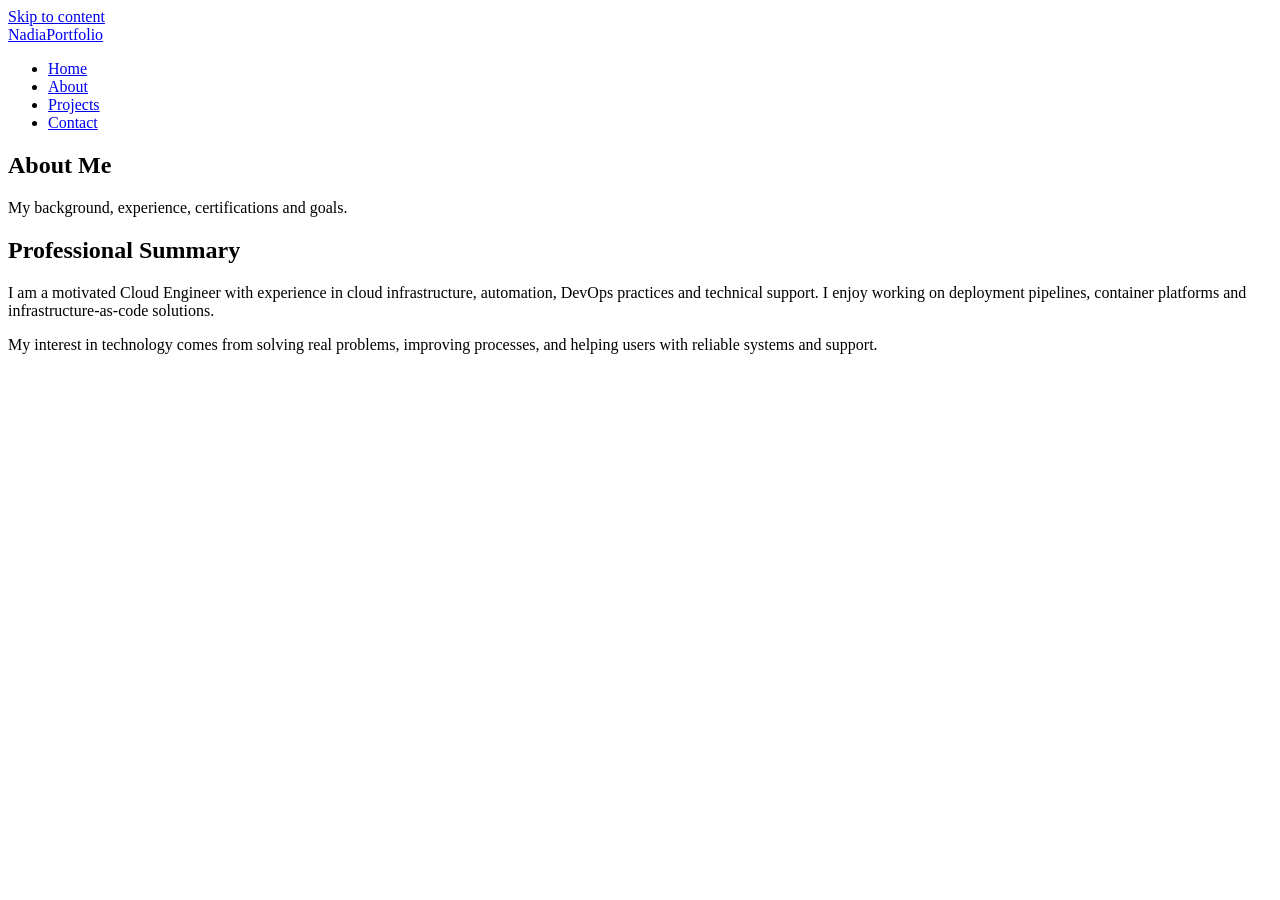
==== about.html @ 21906dac "Added professional summary section" ====
<!DOCTYPE html>
<html lang="en">
<head>
    <meta charset="UTF-8">
    <meta name="viewport" content="width=device-width, initial-scale=1.0">
    <meta name="description" content="Learn more about Nadia's background, education, certifications and career goals.">
    <title>Nadia Portfolio | About</title>
    <link rel="stylesheet" href="assets/css/style.css">
</head>
<body>
    <a class="skip-link" href="#main-content">Skip to content</a>
    <header class="site-header">
    <div class="container">
        <nav class="navbar" aria-label="Main navigation">
            <a class="logo" href="index.html">Nadia<span>Portfolio</span></a>
            <ul class="nav-links">
                <li><a href="index.html">Home</a></li>
                <li><a class="active" href="about.html" aria-current="page">About</a></li>
                <li><a href="projects.html">Projects</a></li>
                <li><a href="contact.html">Contact</a></li>
            </ul>
        </nav>
    </div>
</header>
<main id="main-content">
    <section class="page-banner">
        <div class="container">
            <h1>About Me</h1>
            <p>My background, experience, certifications and goals.</p>
        </div>
    </section>
    <section class="section">
    <div class="container two-column">
        <article>
            <h2>Professional Summary</h2>
            <p>
                I am a motivated  Cloud Engineer with experience in cloud
                infrastructure, automation, DevOps practices and technical support.
                I enjoy working on deployment pipelines, container platforms and
                infrastructure-as-code solutions.
            </p>

            <p>
                My interest in technology comes from solving real problems, improving
                processes, and helping users with reliable systems and support.
            </p>
        </article>
    </div>
</section>
</main>

</body>
</html>
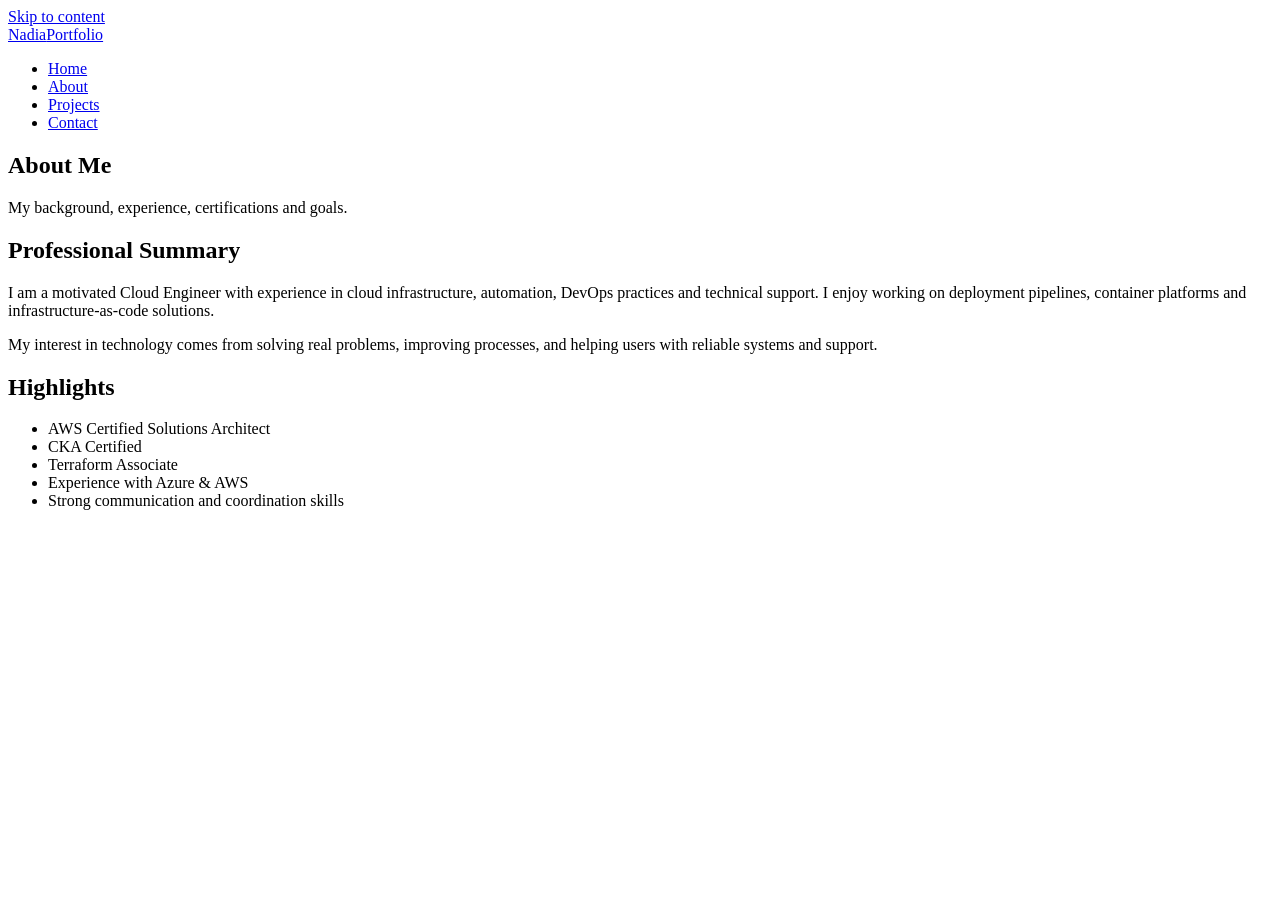
==== commit 0d7871cc: "Added professional summary section" ====
--- a/about.html
+++ b/about.html
@@ -7,47 +7,62 @@
     <title>Nadia Portfolio | About</title>
     <link rel="stylesheet" href="assets/css/style.css">
 </head>
+
 <body>
     <a class="skip-link" href="#main-content">Skip to content</a>
+
     <header class="site-header">
-    <div class="container">
-        <nav class="navbar" aria-label="Main navigation">
-            <a class="logo" href="index.html">Nadia<span>Portfolio</span></a>
-            <ul class="nav-links">
-                <li><a href="index.html">Home</a></li>
-                <li><a class="active" href="about.html" aria-current="page">About</a></li>
-                <li><a href="projects.html">Projects</a></li>
-                <li><a href="contact.html">Contact</a></li>
-            </ul>
-        </nav>
-    </div>
-</header>
-<main id="main-content">
-    <section class="page-banner">
         <div class="container">
-            <h1>About Me</h1>
-            <p>My background, experience, certifications and goals.</p>
+            <nav class="navbar" aria-label="Main navigation">
+                <a class="logo" href="index.html">Nadia<span>Portfolio</span></a>
+                <ul class="nav-links">
+                    <li><a href="index.html">Home</a></li>
+                    <li><a class="active" href="about.html" aria-current="page">About</a></li>
+                    <li><a href="projects.html">Projects</a></li>
+                    <li><a href="contact.html">Contact</a></li>
+                </ul>
+            </nav>
         </div>
-    </section>
-    <section class="section">
-    <div class="container two-column">
-        <article>
-            <h2>Professional Summary</h2>
-            <p>
-                I am a motivated  Cloud Engineer with experience in cloud
-                infrastructure, automation, DevOps practices and technical support.
-                I enjoy working on deployment pipelines, container platforms and
-                infrastructure-as-code solutions.
-            </p>
+    </header>
 
-            <p>
-                My interest in technology comes from solving real problems, improving
-                processes, and helping users with reliable systems and support.
-            </p>
-        </article>
-    </div>
-</section>
-</main>
+    <main id="main-content">
+        <section class="page-banner">
+            <div class="container">
+                <h1>About Me</h1>
+                <p>My background, experience, certifications and goals.</p>
+            </div>
+        </section>
+
+        <section class="section">
+            <div class="container two-column">
+                <article>
+                    <h2>Professional Summary</h2>
+                    <p>
+                        I am a motivated Cloud Engineer with experience in cloud
+                        infrastructure, automation, DevOps practices and technical support.
+                        I enjoy working on deployment pipelines, container platforms and
+                        infrastructure-as-code solutions.
+                    </p>
+
+                    <p>
+                        My interest in technology comes from solving real problems, improving
+                        processes, and helping users with reliable systems and support.
+                    </p>
+                </article>
+
+                <aside class="card">
+                    <h2>Highlights</h2>
+                    <ul class="stack-list">
+                        <li>AWS Certified Solutions Architect</li>
+                        <li>CKA Certified</li>
+                        <li>Terraform Associate</li>
+                        <li>Experience with Azure & AWS</li>
+                        <li>Strong communication and coordination skills</li>
+                    </ul>
+                </aside>
+            </div>
+        </section>
+    </main>
 
 </body>
 </html>
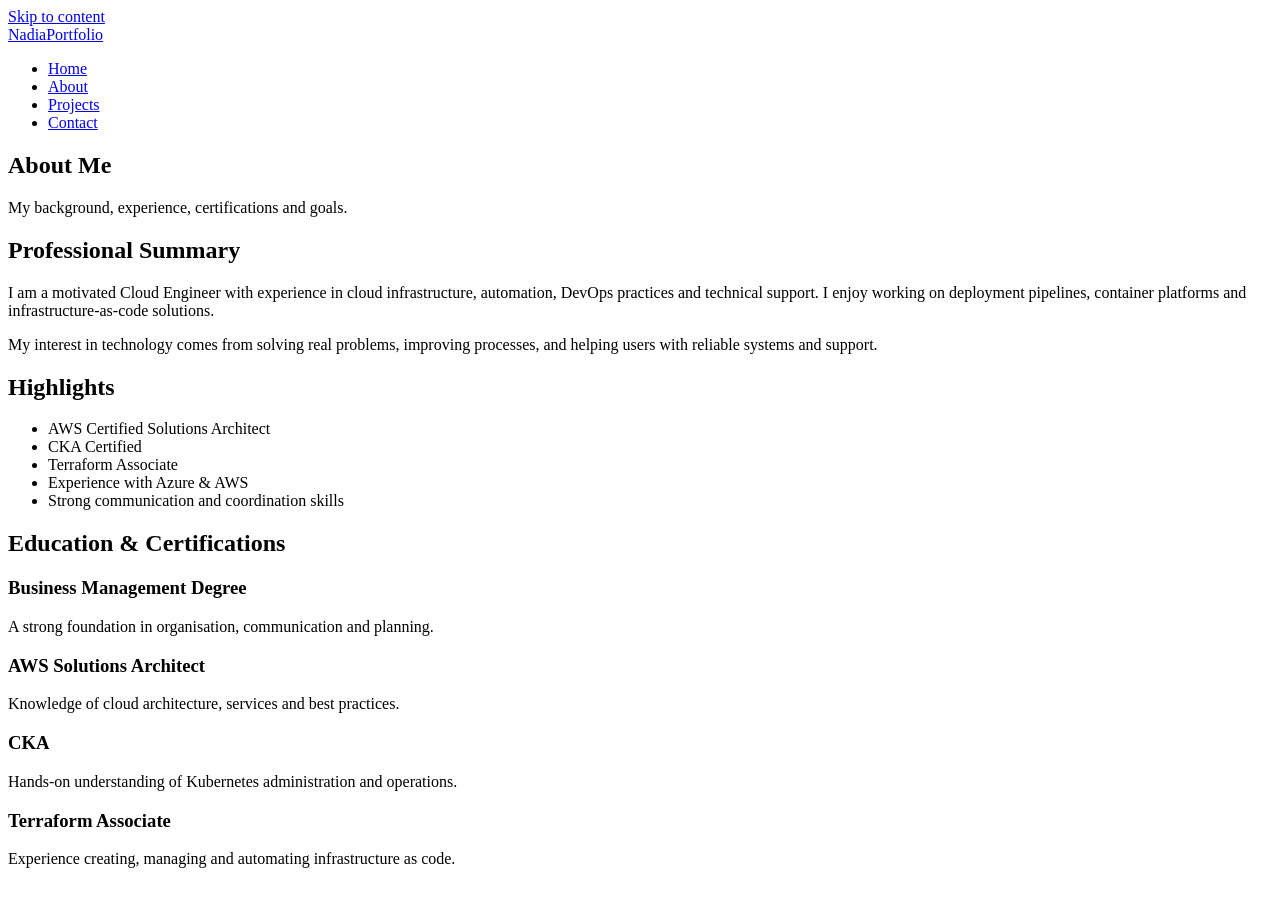
==== commit 5166b98f: "Added education and certifications section using card layout" ====
--- a/about.html
+++ b/about.html
@@ -62,6 +62,33 @@
                 </aside>
             </div>
         </section>
+
+        <section class="section section-alt">
+            <div class="container">
+                <h2>Education & Certifications</h2>
+                <div class="card-grid">
+                    <article class="card">
+                        <h3>Business Management Degree</h3>
+                        <p>A strong foundation in organisation, communication and planning.</p>
+                    </article>
+
+                    <article class="card">
+                        <h3>AWS Solutions Architect</h3>
+                        <p>Knowledge of cloud architecture, services and best practices.</p>
+                    </article>
+
+                    <article class="card">
+                        <h3>CKA</h3>
+                        <p>Hands-on understanding of Kubernetes administration and operations.</p>
+                    </article>
+
+                    <article class="card">
+                        <h3>Terraform Associate</h3>
+                        <p>Experience creating, managing and automating infrastructure as code.</p>
+                    </article>
+                </div>
+            </div>
+        </section>
     </main>
 
 </body>
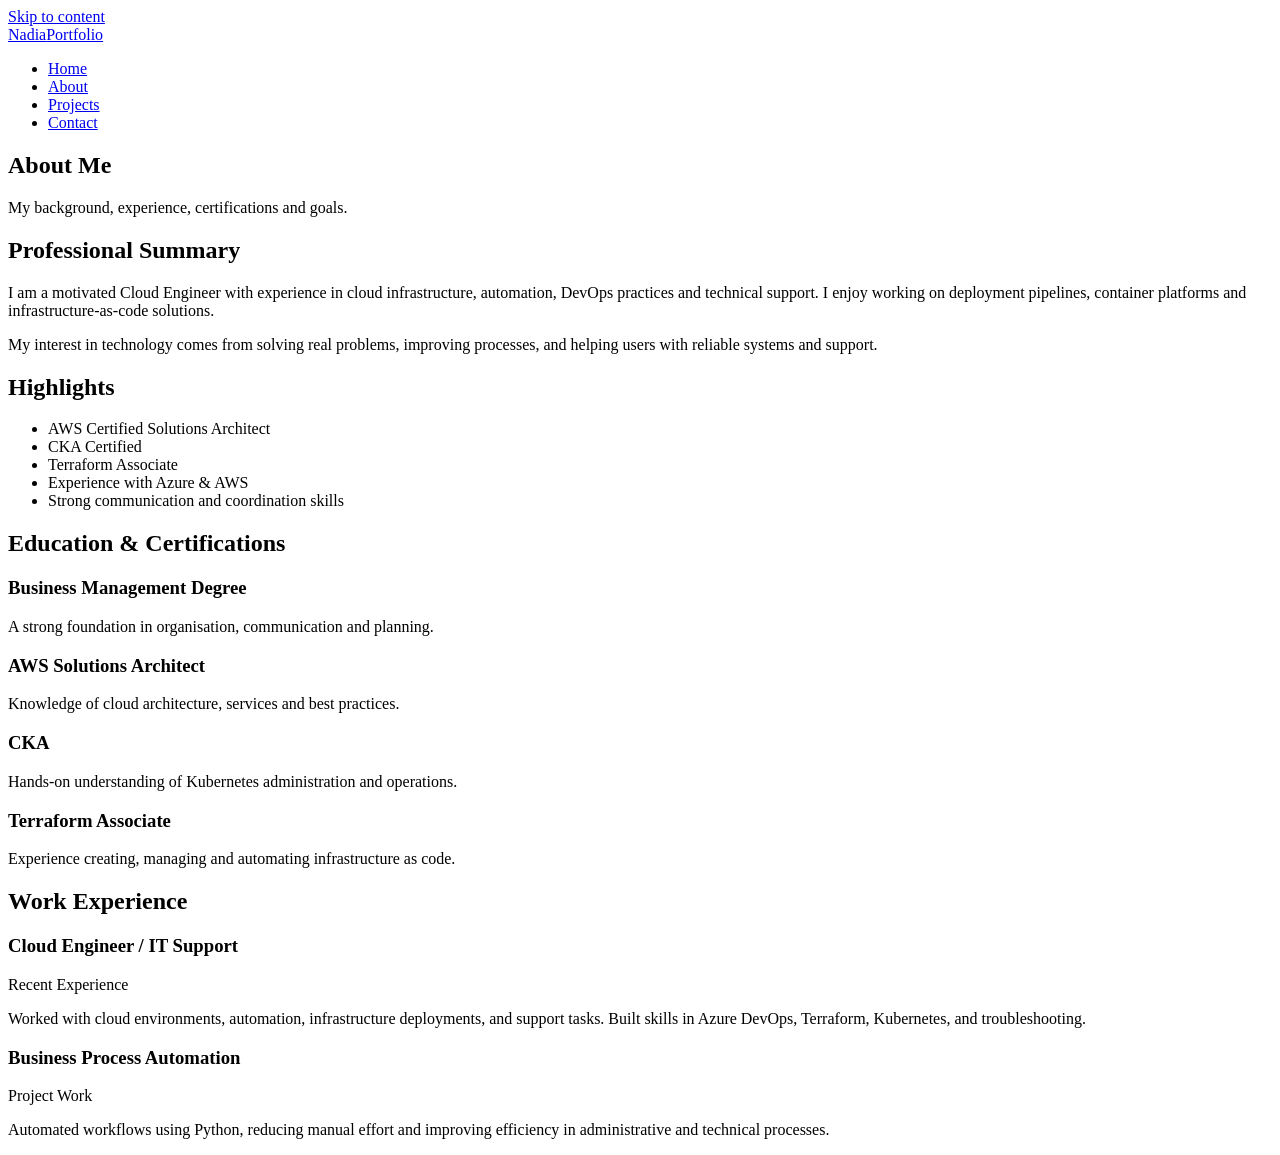
==== commit cbada5d6: "Added work experience section with timeline layout" ====
--- a/about.html
+++ b/about.html
@@ -89,6 +89,32 @@
                 </div>
             </div>
         </section>
+
+        <section class="section">
+            <div class="container">
+                <h2>Work Experience</h2>
+                <div class="timeline">
+                    <article class="timeline-item">
+                        <h3>Cloud Engineer / IT Support</h3>
+                        <p class="timeline-meta">Recent Experience</p>
+                        <p>
+                            Worked with cloud environments, automation, infrastructure
+                            deployments, and support tasks. Built skills in Azure DevOps,
+                            Terraform, Kubernetes, and troubleshooting.
+                        </p>
+                    </article>
+
+                    <article class="timeline-item">
+                        <h3>Business Process Automation</h3>
+                        <p class="timeline-meta">Project Work</p>
+                        <p>
+                            Automated workflows using Python, reducing manual effort and
+                            improving efficiency in administrative and technical processes.
+                        </p>
+                    </article>
+                </div>
+            </div>
+        </section>
     </main>
 
 </body>
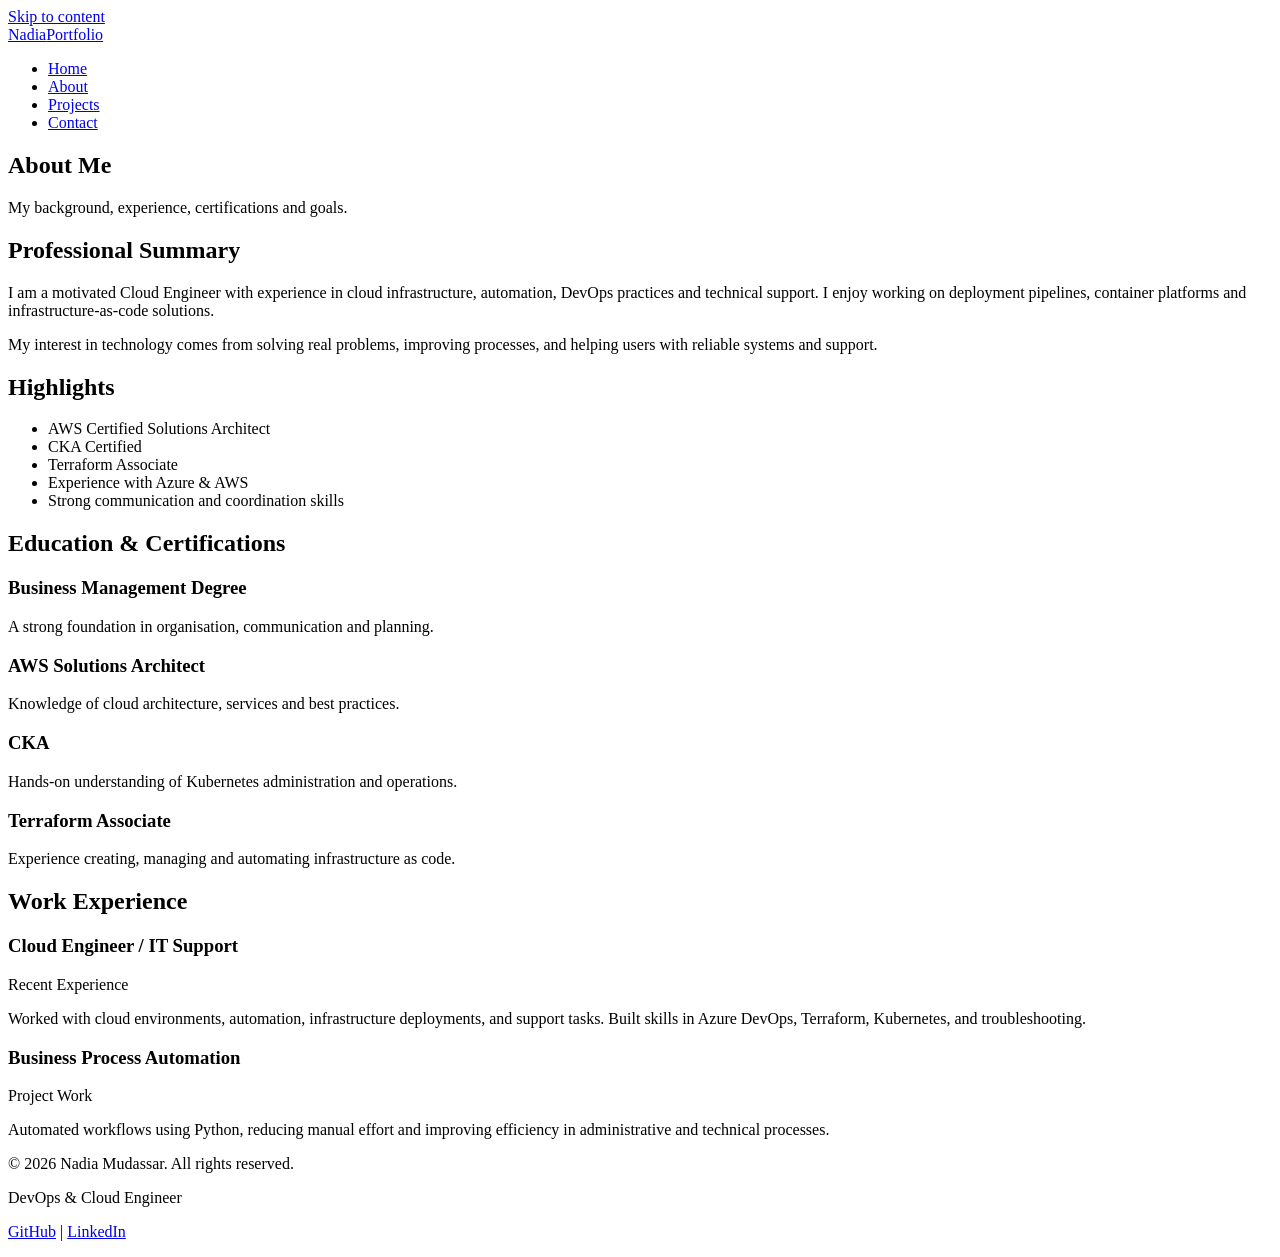
==== commit ef084ca2: "Added footer with external links and contact" ====
--- a/about.html
+++ b/about.html
@@ -117,5 +117,15 @@
         </section>
     </main>
 
+    <footer class="site-footer">
+        <div class="container">
+            <p>&copy; 2026 Nadia Mudassar. All rights reserved.</p>
+            <p>DevOps & Cloud Engineer</p>
+            <p>
+                <a href="#">GitHub</a> | <a href="#">LinkedIn</a>
+            </p>
+        </div>
+    </footer>
+
 </body>
 </html>
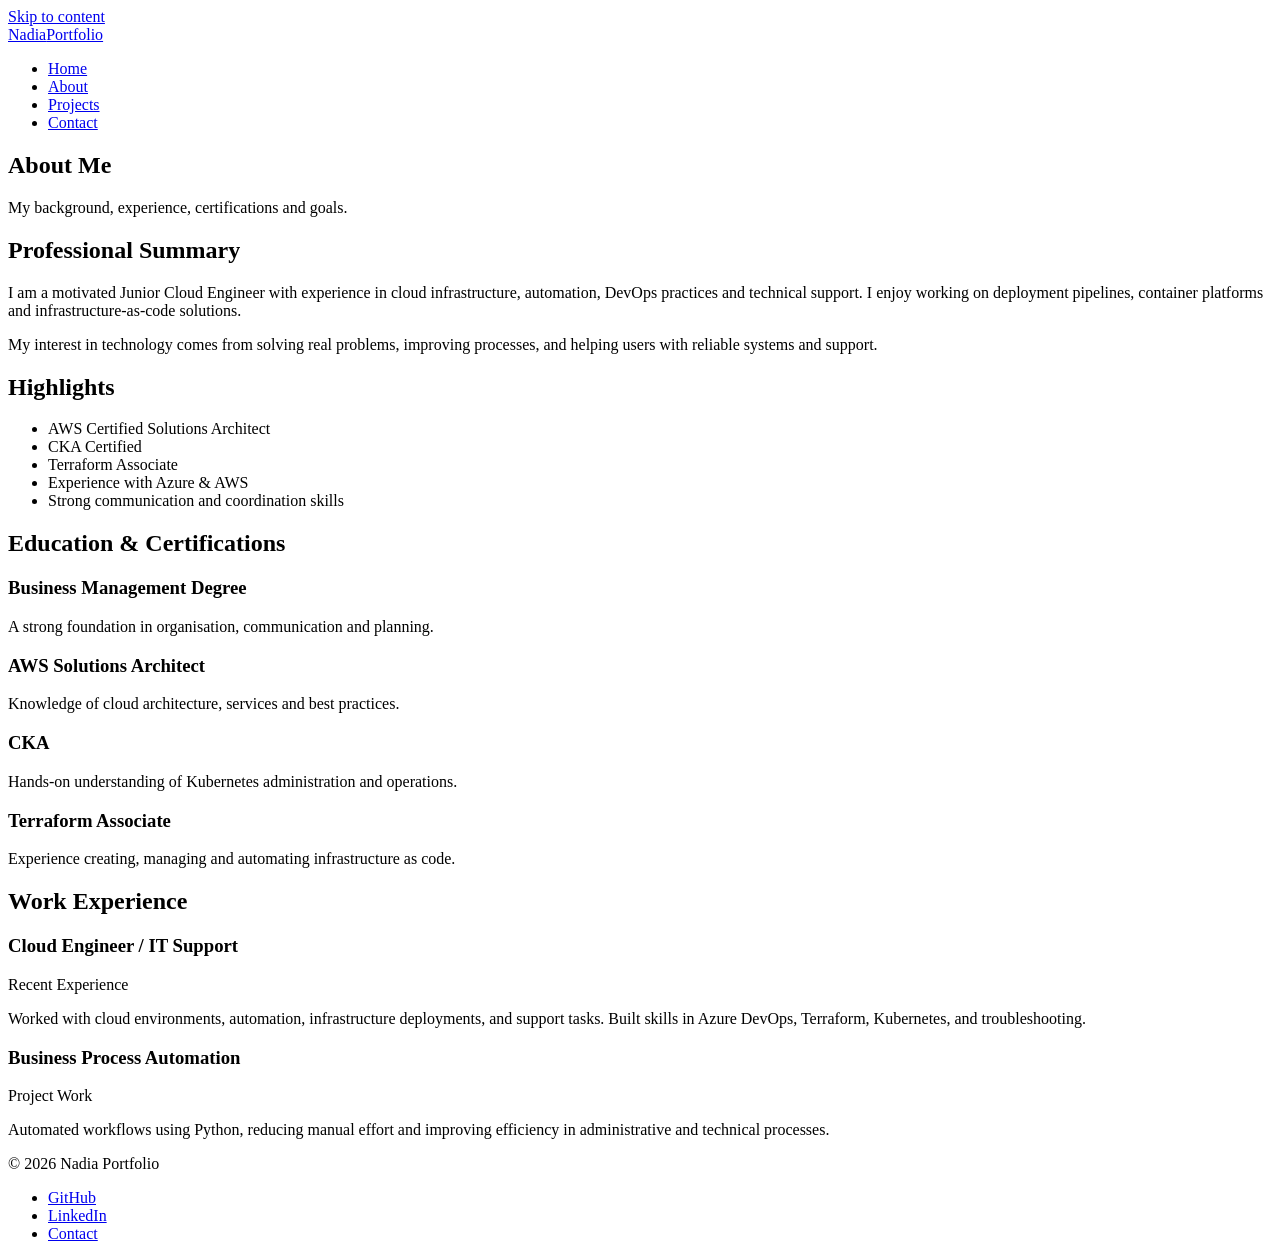
==== commit af4f9230: "update the about page" ====
--- a/about.html
+++ b/about.html
@@ -7,7 +7,6 @@
     <title>Nadia Portfolio | About</title>
     <link rel="stylesheet" href="assets/css/style.css">
 </head>
-
 <body>
     <a class="skip-link" href="#main-content">Skip to content</a>
 
@@ -38,7 +37,7 @@
                 <article>
                     <h2>Professional Summary</h2>
                     <p>
-                        I am a motivated Cloud Engineer with experience in cloud
+                        I am a motivated Junior Cloud Engineer with experience in cloud
                         infrastructure, automation, DevOps practices and technical support.
                         I enjoy working on deployment pipelines, container platforms and
                         infrastructure-as-code solutions.
@@ -71,17 +70,14 @@
                         <h3>Business Management Degree</h3>
                         <p>A strong foundation in organisation, communication and planning.</p>
                     </article>
-
                     <article class="card">
                         <h3>AWS Solutions Architect</h3>
                         <p>Knowledge of cloud architecture, services and best practices.</p>
                     </article>
-
                     <article class="card">
                         <h3>CKA</h3>
                         <p>Hands-on understanding of Kubernetes administration and operations.</p>
                     </article>
-
                     <article class="card">
                         <h3>Terraform Associate</h3>
                         <p>Experience creating, managing and automating infrastructure as code.</p>
@@ -95,7 +91,7 @@
                 <h2>Work Experience</h2>
                 <div class="timeline">
                     <article class="timeline-item">
-                        <h3>Cloud Engineer / IT Support</h3>
+                        <h3> Cloud Engineer / IT Support</h3>
                         <p class="timeline-meta">Recent Experience</p>
                         <p>
                             Worked with cloud environments, automation, infrastructure
@@ -118,14 +114,14 @@
     </main>
 
     <footer class="site-footer">
-        <div class="container">
-            <p>&copy; 2026 Nadia Mudassar. All rights reserved.</p>
-            <p>DevOps & Cloud Engineer</p>
-            <p>
-                <a href="#">GitHub</a> | <a href="#">LinkedIn</a>
-            </p>
+        <div class="container footer-flex">
+            <p>&copy; 2026 Nadia Portfolio</p>
+            <ul class="footer-links">
+                <li><a href="https://github.com/" target="_blank" rel="noopener noreferrer">GitHub</a></li>
+                <li><a href="https://www.linkedin.com/" target="_blank" rel="noopener noreferrer">LinkedIn</a></li>
+                <li><a href="contact.html">Contact</a></li>
+            </ul>
         </div>
     </footer>
-
 </body>
 </html>
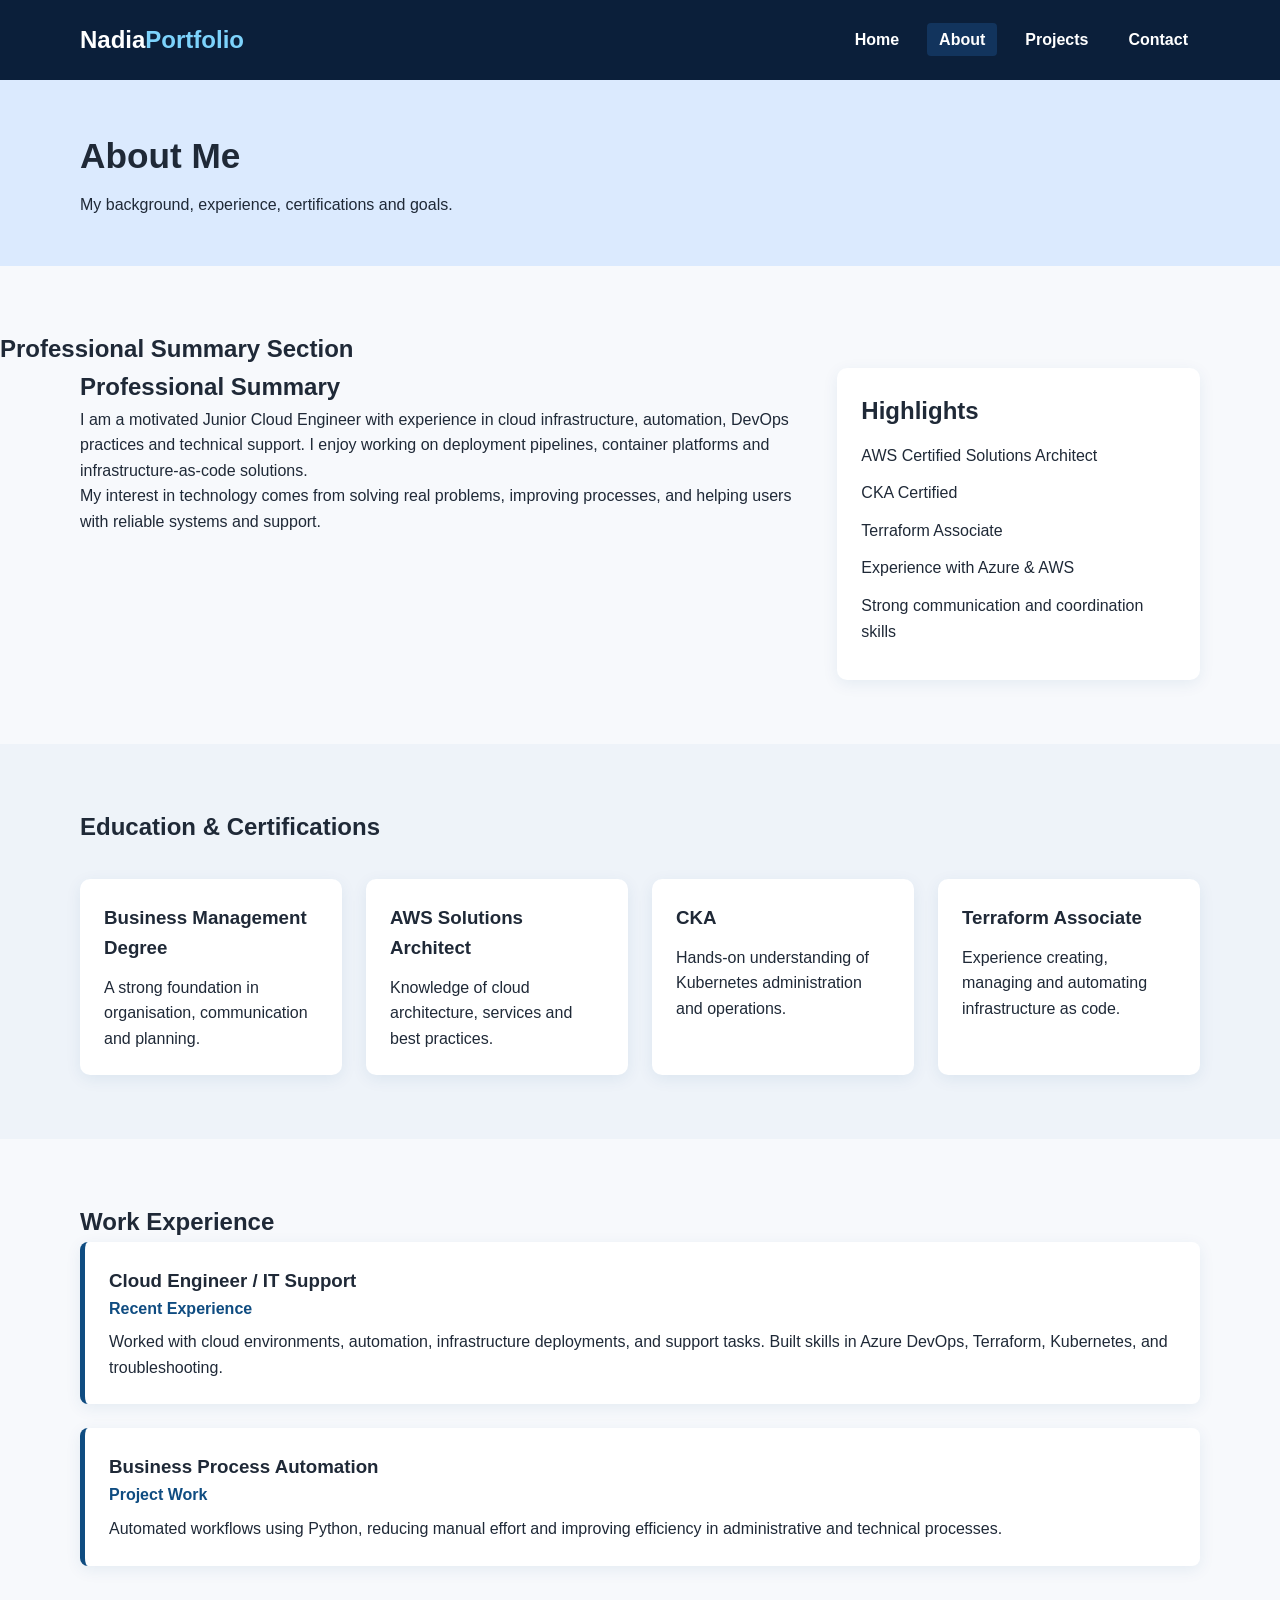
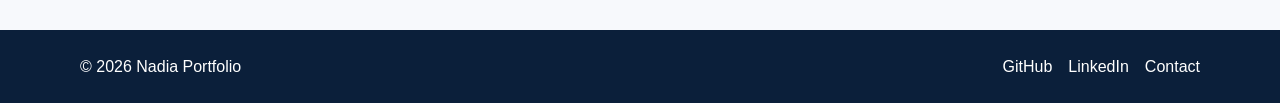
==== commit 2d419311: "fixed the errors and checked from  w3school validator" ====
--- a/about.html
+++ b/about.html
@@ -33,6 +33,7 @@
         </section>
 
         <section class="section">
+            <h2 class="visually-hidden">Professional Summary Section</h2>
             <div class="container two-column">
                 <article>
                     <h2>Professional Summary</h2>
--- a/assets/css/style.css
+++ b/assets/css/style.css
@@ -0,0 +1,454 @@
+/* =========================
+   1. Base / Reset
+========================= */
+* {
+    margin: 0;
+    padding: 0;
+    box-sizing: border-box;
+}
+
+html {
+    scroll-behavior: smooth;
+}
+
+body {
+    font-family: Arial, Helvetica, sans-serif;
+    line-height: 1.6;
+    background-color: #f7f9fc;
+    color: #1f2937;
+}
+
+img {
+    max-width: 100%;
+    display: block;
+}
+
+a {
+    color: #0f4c81;
+    text-decoration: none;
+}
+
+a:hover,
+a:focus {
+    text-decoration: underline;
+}
+
+ul {
+    list-style: none;
+}
+/* =========================
+   2. Utility Classes
+========================= */
+.container {
+    width: 90%;
+    max-width: 1120px;
+    margin: 0 auto;
+}
+
+.narrow {
+    max-width: 760px;
+}
+
+.center {
+    text-align: center;
+}
+
+.section {
+    padding: 4rem 0;
+}
+
+.section-alt {
+    background-color: #eef3f9;
+}
+
+/* =========================
+   3. Accessibility
+========================= */
+.skip-link {
+    position: absolute;
+    left: -9999px;
+    top: auto;
+}
+
+.skip-link:focus {
+    left: 1rem;
+    top: 1rem;
+    background: #ffffff;
+    color: #000000;
+    padding: 0.75rem 1rem;
+    border: 2px solid #0f4c81;
+    z-index: 1000;
+}
+
+/* =========================
+   4. Header / Navigation
+========================= */
+.site-header {
+    background-color: #0b1f3a;
+}
+
+.navbar {
+    display: flex;
+    justify-content: space-between;
+    align-items: center;
+    min-height: 80px;
+    gap: 1rem;
+}
+
+.logo {
+    color: #ffffff;
+    font-size: 1.5rem;
+    font-weight: 700;
+}
+
+.logo span {
+    color: #7dd3fc;
+}
+
+.nav-links {
+    display: flex;
+    gap: 1rem;
+    flex-wrap: wrap;
+}
+
+.nav-links a {
+    color: #ffffff;
+    font-weight: 600;
+    padding: 0.5rem 0.75rem;
+    border-radius: 4px;
+}
+
+.nav-links a:hover,
+.nav-links a:focus,
+.nav-links a.active {
+    background-color: #12345d;
+    text-decoration: none;
+}
+/* =========================
+   4. Header / Navigation
+========================= */
+.site-header {
+    background-color: #0b1f3a;
+}
+
+.navbar {
+    display: flex;
+    justify-content: space-between;
+    align-items: center;
+    min-height: 80px;
+    gap: 1rem;
+}
+
+.logo {
+    color: #ffffff;
+    font-size: 1.5rem;
+    font-weight: 700;
+}
+
+.logo span {
+    color: #7dd3fc;
+}
+
+.nav-links {
+    display: flex;
+    gap: 1rem;
+    flex-wrap: wrap;
+}
+
+.nav-links a {
+    color: #ffffff;
+    font-weight: 600;
+    padding: 0.5rem 0.75rem;
+    border-radius: 4px;
+}
+
+.nav-links a:hover,
+.nav-links a:focus,
+.nav-links a.active {
+    background-color: #12345d;
+    text-decoration: none;
+}
+/* =========================
+   5. Hero Section
+========================= */
+.hero {
+    background: linear-gradient(135deg, #0b1f3a, #12345d);
+    color: #ffffff;
+    padding: 5rem 0;
+}
+
+.hero-grid {
+    display: grid;
+    grid-template-columns: 2fr 1fr;
+    gap: 2rem;
+    align-items: center;
+}
+
+.eyebrow {
+    font-size: 0.95rem;
+    text-transform: uppercase;
+    letter-spacing: 1px;
+    color: #7dd3fc;
+    margin-bottom: 0.75rem;
+}
+
+.hero h1 {
+    font-size: 3rem;
+    margin-bottom: 1rem;
+}
+
+.hero-intro {
+    max-width: 650px;
+    margin-bottom: 1.5rem;
+}
+
+.hero-card {
+    background-color: rgba(255, 255, 255, 0.1);
+    border: 1px solid rgba(255, 255, 255, 0.2);
+    padding: 1.5rem;
+    border-radius: 12px;
+}
+
+.hero-card h2 {
+    margin-bottom: 1rem;
+}
+
+.profile-list li {
+    margin-bottom: 0.6rem;
+}
+/* =========================
+   6. Buttons
+========================= */
+.button-group {
+    display: flex;
+    gap: 1rem;
+    flex-wrap: wrap;
+}
+
+.btn {
+    display: inline-block;
+    background-color: #0f4c81;
+    color: #ffffff;
+    font-weight: 700;
+    padding: 0.85rem 1.4rem;
+    border-radius: 6px;
+    transition: background-color 0.3s ease;
+}
+
+.btn:hover,
+.btn:focus {
+    background-color: #0b365c;
+    text-decoration: none;
+}
+
+.btn-secondary {
+    background-color: #ffffff;
+    color: #0f4c81;
+}
+
+.btn-secondary:hover,
+.btn-secondary:focus {
+    background-color: #dbeafe;
+}
+
+.btn-outline {
+    background-color: transparent;
+    color: #ffffff;
+    border: 2px solid #ffffff;
+}
+
+.btn-outline:hover,
+.btn-outline:focus {
+    background-color: #ffffff;
+    color: #0f4c81;
+}
+
+.text-link {
+    display: inline-block;
+    margin-top: 1rem;
+    font-weight: 700;
+}
+
+/* =========================
+   7. Cards / Content Blocks
+========================= */
+.card-grid {
+    display: grid;
+    grid-template-columns: repeat(4, 1fr);
+    gap: 1.5rem;
+    margin-top: 2rem;
+}
+
+.card {
+    background-color: #ffffff;
+    padding: 1.5rem;
+    border-radius: 10px;
+    box-shadow: 0 4px 16px rgba(15, 76, 129, 0.08);
+}
+
+.card h3,
+.card h2 {
+    margin-bottom: 0.75rem;
+}
+
+.card img {
+    width: 100%;
+    height: 180px;
+    object-fit: cover;
+    border-radius: 8px;
+    margin-bottom: 1rem;
+}
+
+/* =========================
+   8. Page Banner
+========================= */
+.page-banner {
+    background-color: #dbeafe;
+    padding: 3rem 0;
+}
+
+.page-banner h1 {
+    margin-bottom: 0.5rem;
+    font-size: 2.2rem;
+}
+/* =========================
+   9. Two Column Layout
+========================= */
+.two-column {
+    display: grid;
+    grid-template-columns: 2fr 1fr;
+    gap: 2rem;
+    align-items: start;
+}
+
+.stack-list li {
+    margin-bottom: 0.75rem;
+}
+
+/* =========================
+   10. Timeline Section
+========================= */
+.timeline {
+    display: grid;
+    gap: 1.5rem;
+}
+
+.timeline-item {
+    background-color: #ffffff;
+    border-left: 5px solid #0f4c81;
+    padding: 1.5rem;
+    border-radius: 8px;
+    box-shadow: 0 4px 16px rgba(15, 76, 129, 0.08);
+}
+
+.timeline-meta {
+    font-weight: 700;
+    color: #0f4c81;
+    margin-bottom: 0.5rem;
+}
+/* =========================
+   11. Projects Section
+========================= */
+.projects-list {
+    display: grid;
+    gap: 1.5rem;
+}
+
+.project-link {
+    text-decoration: none;
+    color: inherit;
+}
+
+.project-item {
+    background-color: #ffffff;
+    padding: 1.75rem;
+    border-radius: 10px;
+    box-shadow: 0 4px 16px rgba(15, 76, 129, 0.08);
+    transition: transform 0.3s ease, box-shadow 0.3s ease;
+}
+
+.project-item h2 {
+    margin-bottom: 0.75rem;
+}
+
+.project-item img {
+    width: 100%;
+    height: auto;
+    object-fit: contain;
+    border-radius: 8px;
+    margin-bottom: 1rem;
+}
+
+.project-item:hover,
+.project-link:hover .project-item {
+    transform: translateY(-4px);
+    box-shadow: 0 8px 22px rgba(15, 76, 129, 0.14);
+    cursor: pointer;
+}
+/* =========================
+   12. CTA Section
+========================= */
+.cta-section {
+    background-color: #0f4c81;
+    color: #ffffff;
+}
+
+/* =========================
+   13. Footer
+========================= */
+.site-footer {
+    background-color: #0b1f3a;
+    color: #ffffff;
+    padding: 1.5rem 0;
+}
+
+.footer-flex {
+    display: flex;
+    justify-content: space-between;
+    gap: 1rem;
+    align-items: center;
+    flex-wrap: wrap;
+}
+
+.footer-links {
+    display: flex;
+    gap: 1rem;
+    flex-wrap: wrap;
+}
+
+.footer-links a {
+    color: #ffffff;
+}
+/* =========================
+   14. Responsive Design
+========================= */
+@media (max-width: 900px) {
+    .hero-grid,
+    .two-column,
+    .card-grid {
+        grid-template-columns: 1fr 1fr;
+    }
+}
+
+@media (max-width: 700px) {
+    .navbar,
+    .footer-flex {
+        flex-direction: column;
+        align-items: flex-start;
+    }
+
+    .hero-grid,
+    .two-column,
+    .card-grid {
+        grid-template-columns: 1fr;
+    }
+
+    .hero h1 {
+        font-size: 2.2rem;
+    }
+
+    .nav-links {
+        flex-direction: column;
+        width: 100%;
+    }
+}
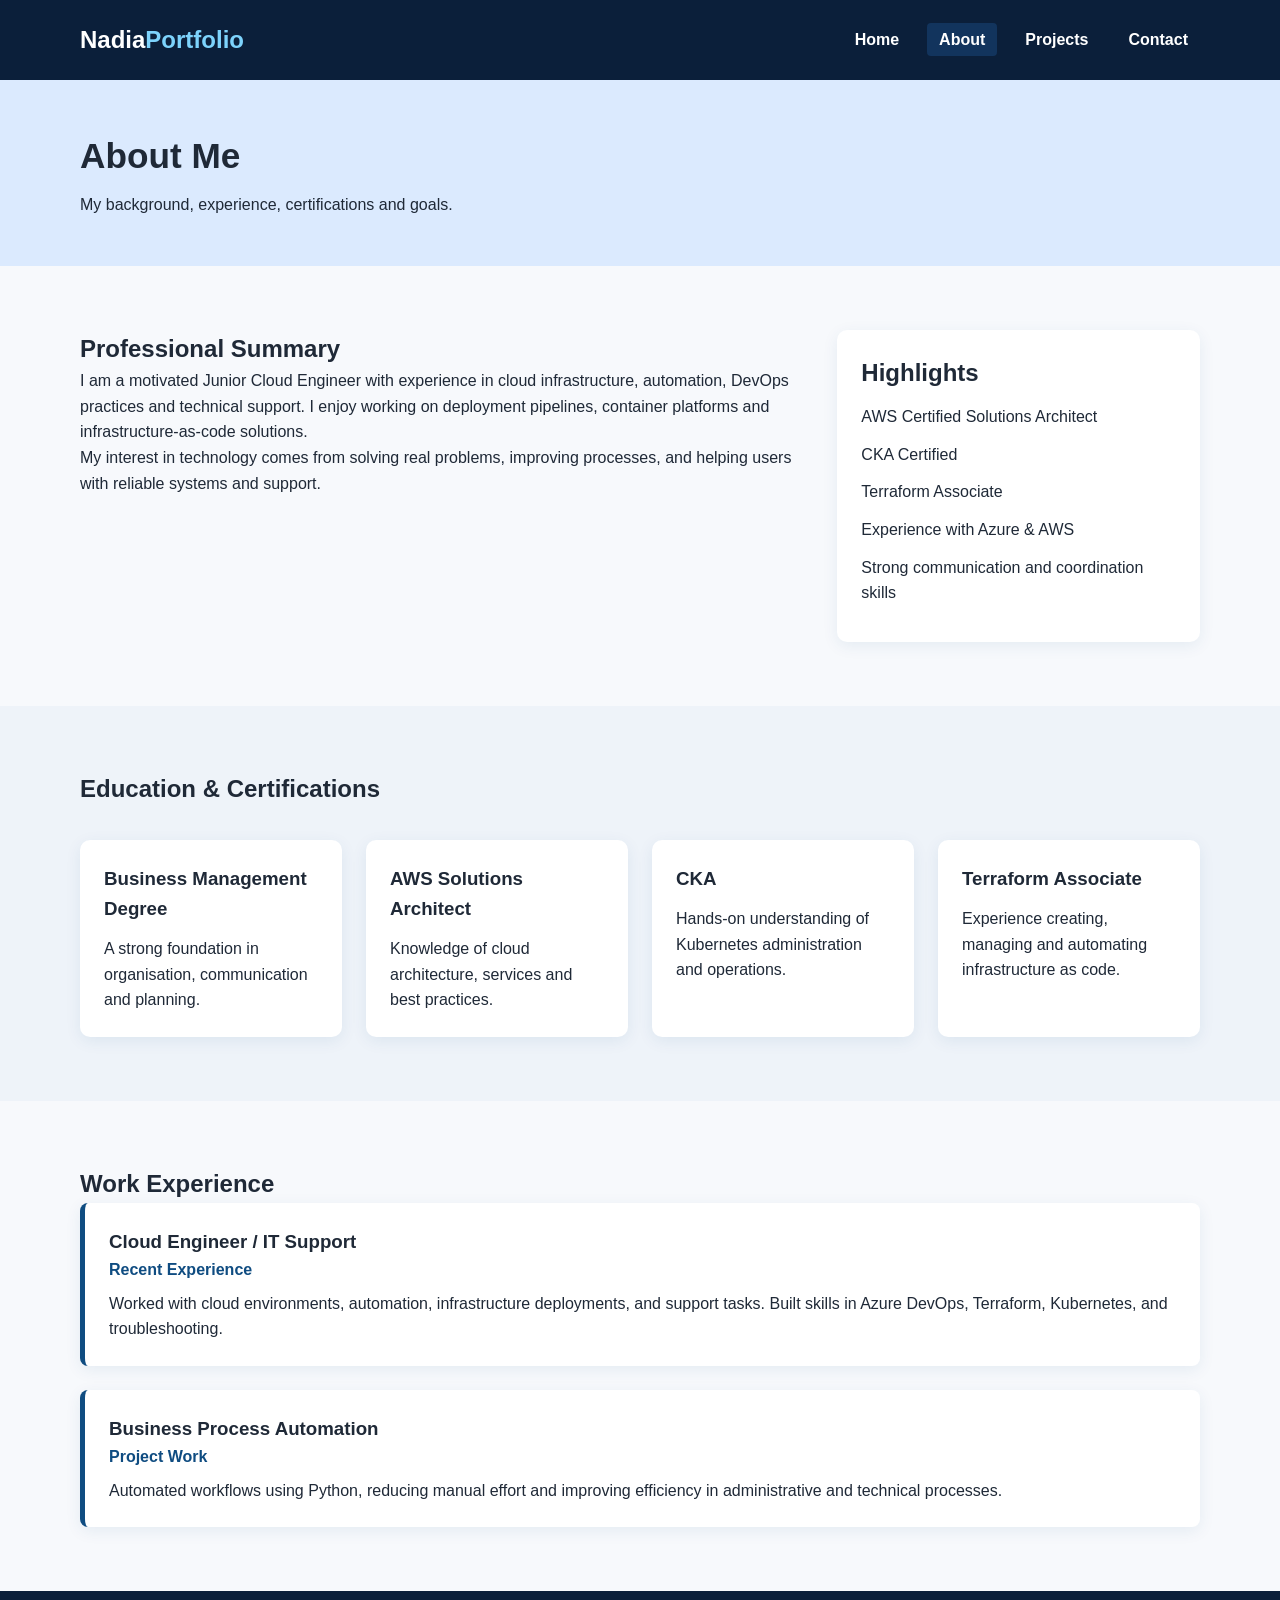
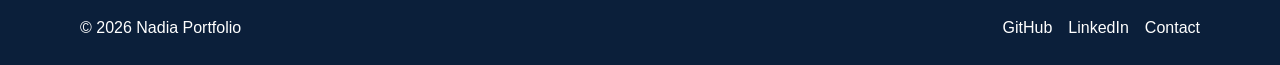
==== commit 44c4fbdc: "Remove visually hidden heading from about.html Removed visually hidden heading from Professional Sum" ====
--- a/about.html
+++ b/about.html
@@ -33,7 +33,6 @@
         </section>
 
         <section class="section">
-            <h2 class="visually-hidden">Professional Summary Section</h2>
             <div class="container two-column">
                 <article>
                     <h2>Professional Summary</h2>
@@ -125,4 +124,4 @@
         </div>
     </footer>
 </body>
-</html>+</html>
